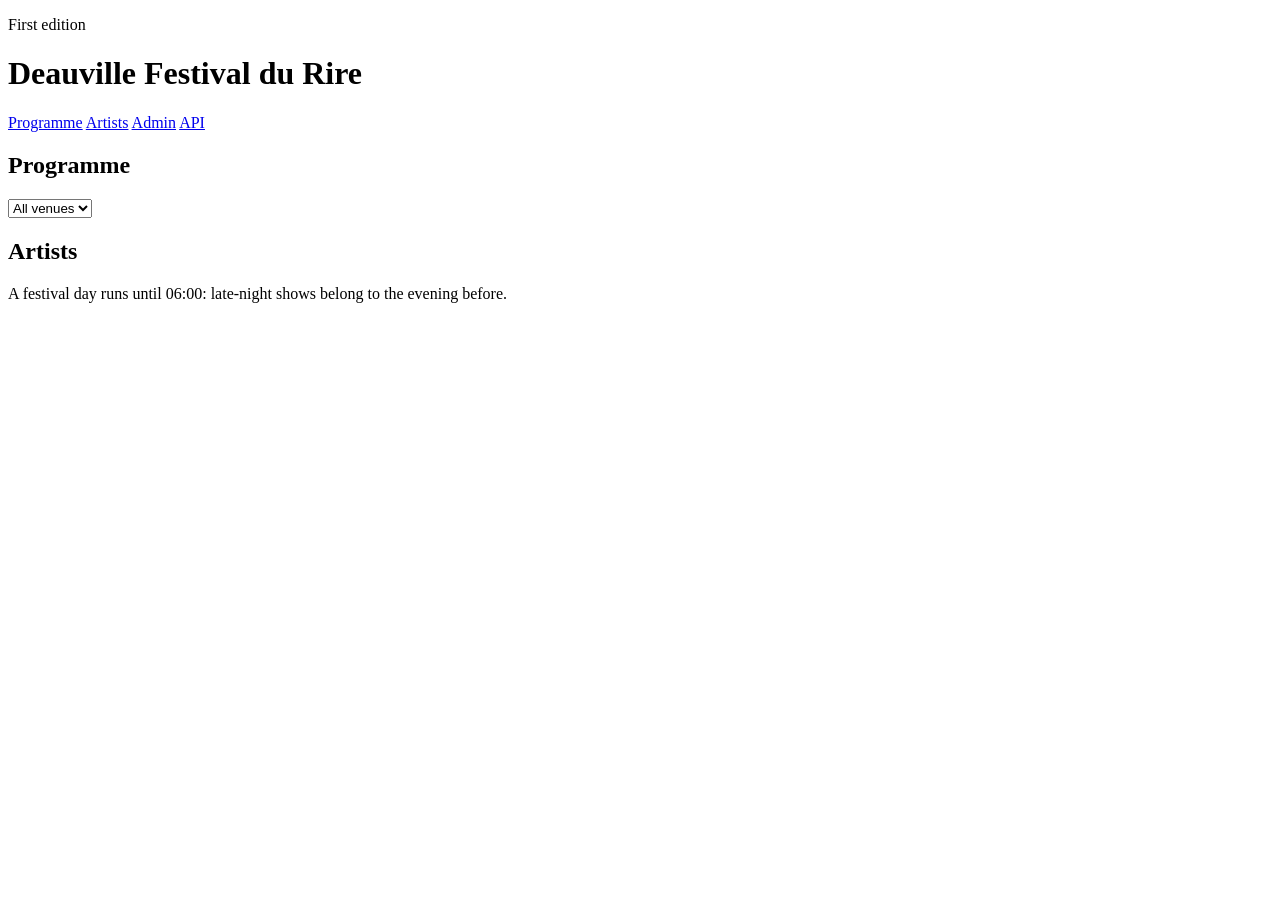
==== web/public/index.html @ 6a94cc4d "Publish Deauville Festival Python project" ====
<!doctype html>
<html lang="en">
  <head>
    <meta charset="utf-8" />
    <meta name="viewport" content="width=device-width, initial-scale=1" />
    <title>Deauville Festival du Rire</title>
    <link rel="stylesheet" href="/style.css" />
  </head>
  <body>
    <header class="masthead">
      <div class="wrap">
        <p class="eyebrow">First edition</p>
        <h1>Deauville Festival <span>du Rire</span></h1>
        <p class="dates" id="dates"></p>
        <nav class="nav">
          <a href="#programme">Programme</a>
          <a href="#artists">Artists</a>
          <a href="/admin/">Admin</a>
          <a href="/docs">API</a>
        </nav>
      </div>
    </header>

    <main class="wrap">
      <section id="now-section">
        <div class="now" id="now"></div>
      </section>

      <section id="programme">
        <h2>Programme</h2>
        <div class="toolbar" id="days"></div>
        <div class="toolbar">
          <span class="muted" id="count"></span>
          <select id="venue-filter" aria-label="Venue">
            <option value="">All venues</option>
          </select>
        </div>
        <div class="cards" id="cards"></div>
      </section>

      <section id="artists">
        <h2>Artists</h2>
        <div class="artist-grid" id="artist-grid"></div>
      </section>
    </main>

    <footer class="wrap">
      A festival day runs until 06:00: late-night shows belong to the evening
      before.
    </footer>

    <script src="/app.js"></script>
    <script>
      showHomePage();
    </script>
  </body>
</html>
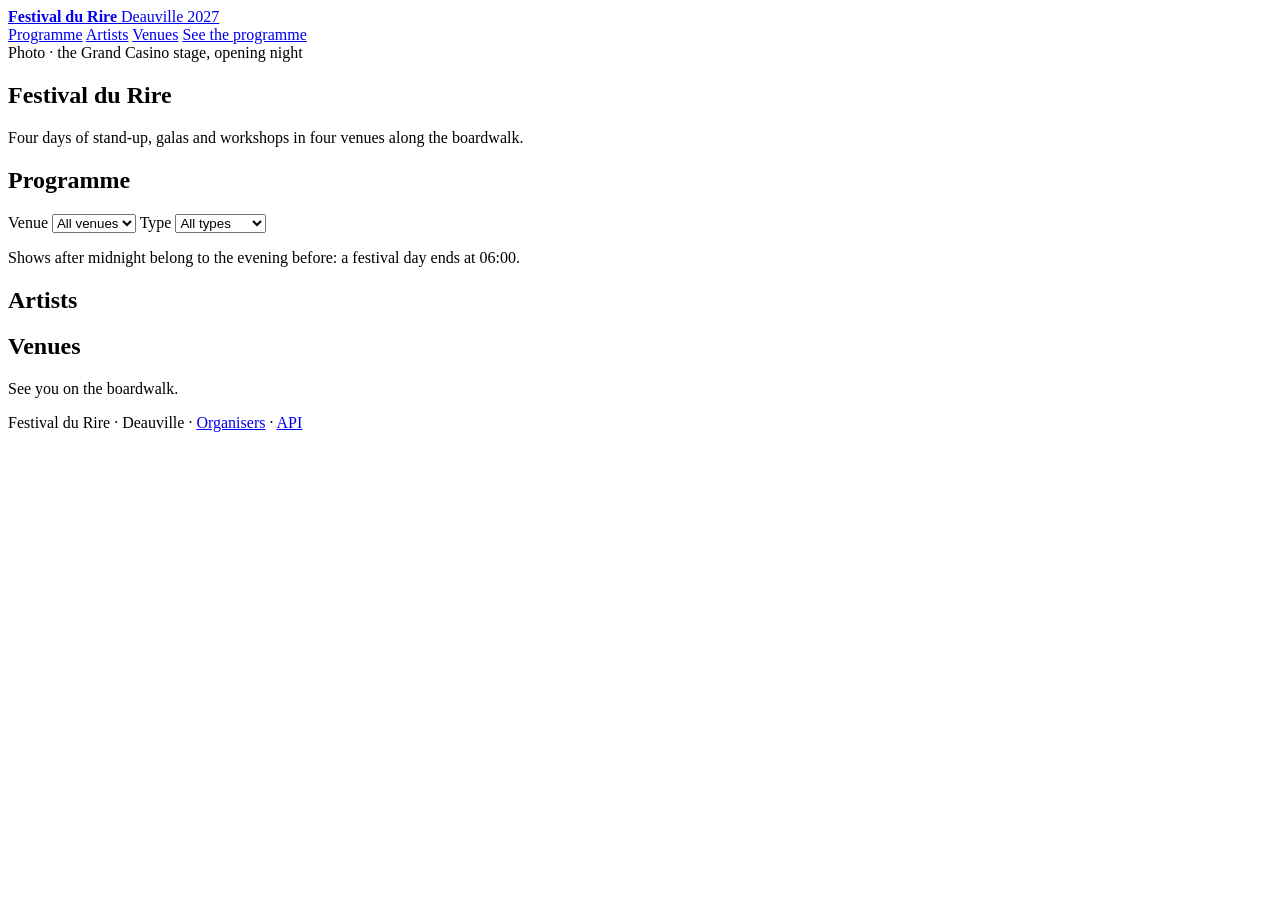
==== commit 37b23c88: "Redesign the website and the admin A quieter, photography-first look: one typeface (Instrument Sans)" ====
--- a/web/public/index.html
+++ b/web/public/index.html
@@ -3,50 +3,95 @@
   <head>
     <meta charset="utf-8" />
     <meta name="viewport" content="width=device-width, initial-scale=1" />
-    <title>Deauville Festival du Rire</title>
+    <title>Festival du Rire — Deauville 2027</title>
+    <link rel="preconnect" href="https://fonts.googleapis.com" />
+    <link
+      href="https://fonts.googleapis.com/css2?family=Instrument+Sans:wght@400;500;600&display=swap"
+      rel="stylesheet"
+    />
     <link rel="stylesheet" href="/style.css" />
   </head>
   <body>
-    <header class="masthead">
-      <div class="wrap">
-        <p class="eyebrow">First edition</p>
-        <h1>Deauville Festival <span>du Rire</span></h1>
-        <p class="dates" id="dates"></p>
-        <nav class="nav">
-          <a href="#programme">Programme</a>
-          <a href="#artists">Artists</a>
-          <a href="/admin/">Admin</a>
-          <a href="/docs">API</a>
-        </nav>
-      </div>
+    <header class="wrap site-header">
+      <a class="brand" href="/">
+        <strong>Festival du Rire</strong>
+        <span>Deauville 2027</span>
+      </a>
+      <nav class="nav" aria-label="Main">
+        <a href="#programme">Programme</a>
+        <a href="#artists">Artists</a>
+        <a href="#venues">Venues</a>
+        <a class="button" href="#programme">See the programme</a>
+      </nav>
     </header>
 
-    <main class="wrap">
-      <section id="now-section">
-        <div class="now" id="now"></div>
+    <div class="wrap">
+      <section class="hero" aria-label="Festival">
+        <span class="caption">Photo · the Grand Casino stage, opening night</span>
+        <div class="hero-body">
+          <div>
+            <p class="hero-dates" id="dates"></p>
+            <h1>Festival du Rire</h1>
+          </div>
+          <p class="hero-text">
+            Four days of stand-up, galas and workshops in four venues along the
+            boardwalk.
+          </p>
+        </div>
+      </section>
+      <div class="live" id="now" aria-live="polite"></div>
+    </div>
+
+    <main>
+      <section class="wrap section" id="programme" aria-labelledby="programme-title">
+        <div class="section-head">
+          <h2 class="section-title" id="programme-title">Programme</h2>
+          <div class="filters">
+            <label>
+              <span class="visually-hidden">Venue</span>
+              <select class="select" id="venue-filter">
+                <option value="">All venues</option>
+              </select>
+            </label>
+            <label>
+              <span class="visually-hidden">Type</span>
+              <select class="select" id="kind-filter">
+                <option value="">All types</option>
+                <option value="solo">Solo shows</option>
+                <option value="lineup">Lineups</option>
+                <option value="workshop">Workshops</option>
+              </select>
+            </label>
+          </div>
+        </div>
+        <div class="tabs" id="days" role="group" aria-label="Festival day"></div>
+        <ol class="rows" id="rows"></ol>
+        <p class="night-note">
+          Shows after midnight belong to the evening before: a festival day ends
+          at 06:00.
+        </p>
       </section>
 
-      <section id="programme">
-        <h2>Programme</h2>
-        <div class="toolbar" id="days"></div>
-        <div class="toolbar">
-          <span class="muted" id="count"></span>
-          <select id="venue-filter" aria-label="Venue">
-            <option value="">All venues</option>
-          </select>
+      <section class="wrap section" id="artists" aria-labelledby="artists-title">
+        <div class="section-head">
+          <h2 class="section-title" id="artists-title">Artists</h2>
+          <span class="muted" id="artist-count"></span>
         </div>
-        <div class="cards" id="cards"></div>
+        <div class="grid" id="artist-grid"></div>
       </section>
 
-      <section id="artists">
-        <h2>Artists</h2>
-        <div class="artist-grid" id="artist-grid"></div>
+      <section class="wrap section" id="venues" aria-labelledby="venues-title">
+        <h2 class="section-title" id="venues-title">Venues</h2>
+        <div class="grid venues" id="venue-grid"></div>
       </section>
     </main>
 
-    <footer class="wrap">
-      A festival day runs until 06:00: late-night shows belong to the evening
-      before.
+    <footer class="wrap site-footer">
+      <p class="big">See you on the boardwalk.</p>
+      <div class="footer-line">
+        <span>Festival du Rire · Deauville · <span id="footer-dates"></span></span>
+        <span><a href="/admin/">Organisers</a> · <a href="/docs">API</a></span>
+      </div>
     </footer>
 
     <script src="/app.js"></script>
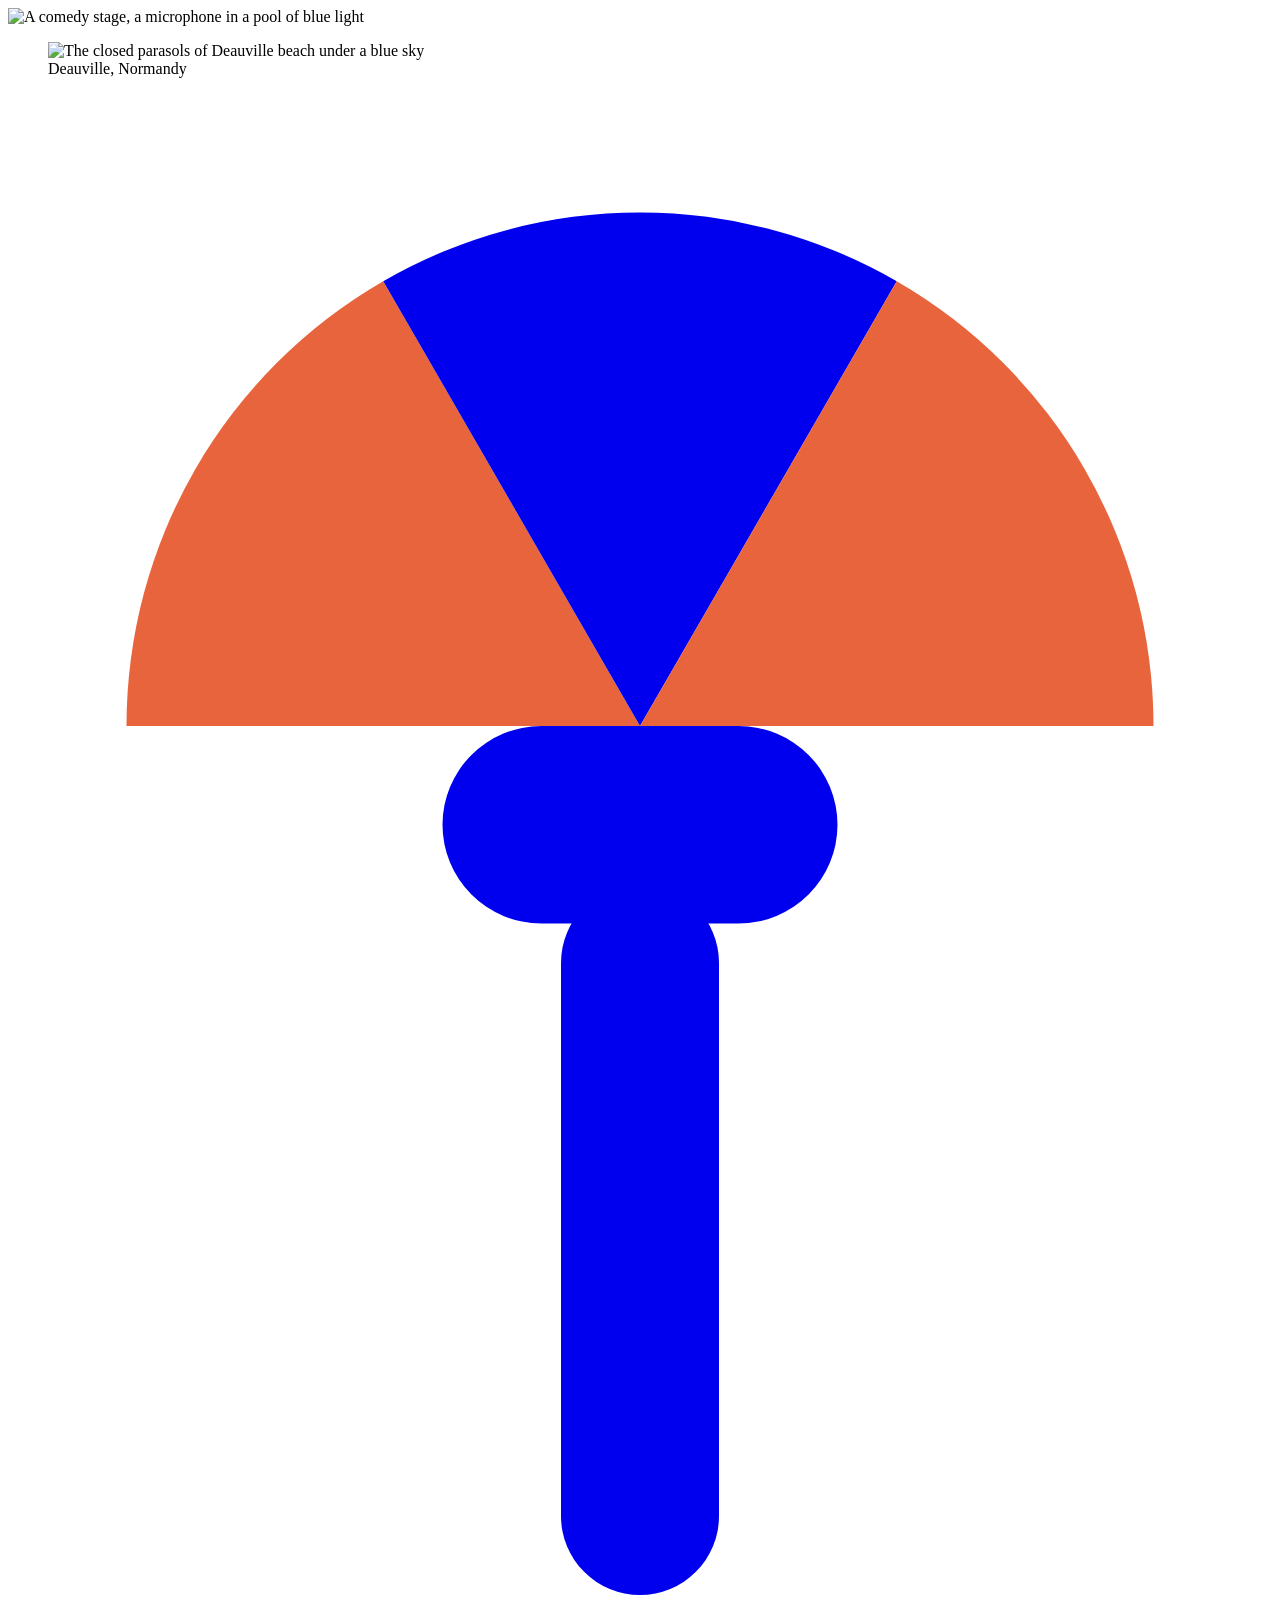
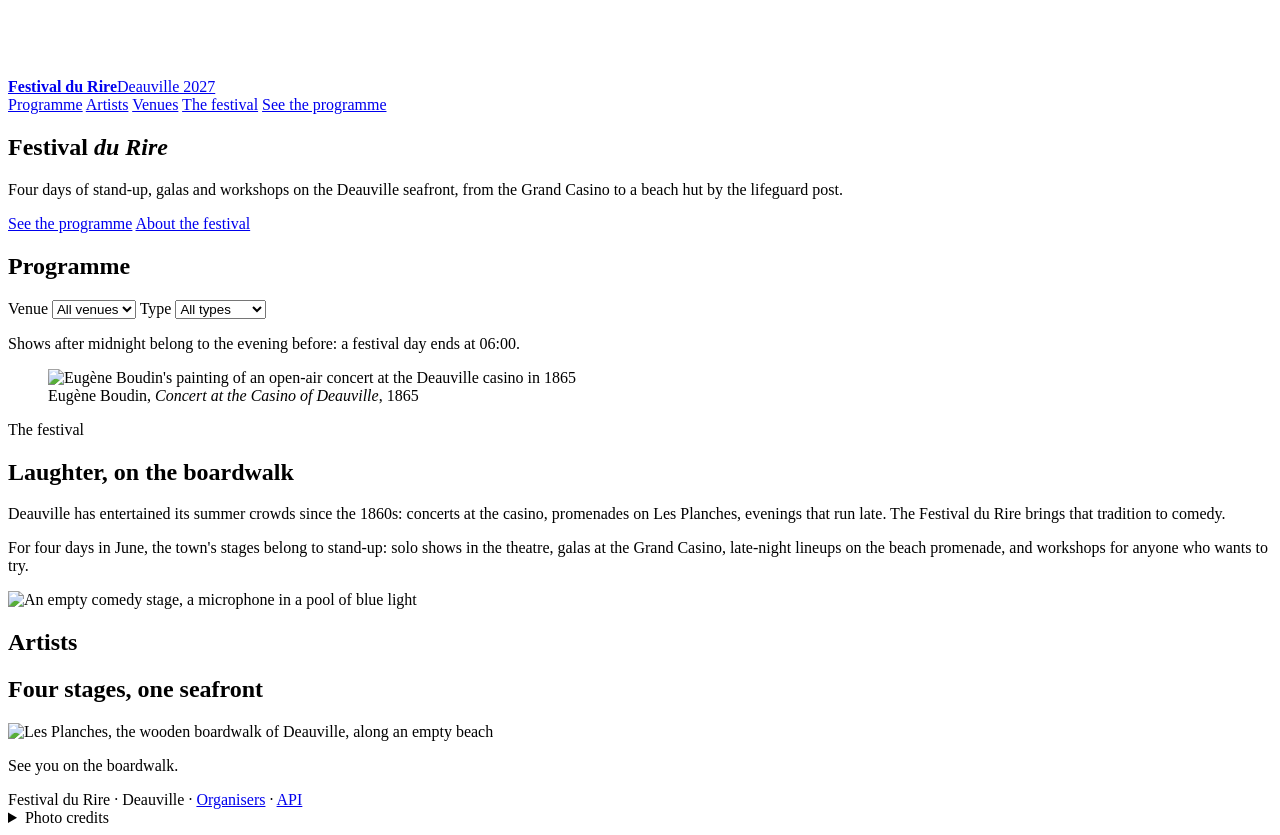
==== commit a7f9ea5d: "Give the website photos, a logo and illustrated artists - Cover: a comedy stage next to the parasols" ====
--- a/web/public/index.html
+++ b/web/public/index.html
@@ -4,45 +4,79 @@
     <meta charset="utf-8" />
     <meta name="viewport" content="width=device-width, initial-scale=1" />
     <title>Festival du Rire — Deauville 2027</title>
+    <meta
+      name="description"
+      content="Four days of stand-up, galas and workshops on the Deauville seafront, 10-13 June 2027."
+    />
     <link rel="preconnect" href="https://fonts.googleapis.com" />
     <link
-      href="https://fonts.googleapis.com/css2?family=Instrument+Sans:wght@400;500;600&display=swap"
+      href="https://fonts.googleapis.com/css2?family=Instrument+Sans:wght@400;500;600&family=Instrument+Serif:ital@0;1&display=swap"
       rel="stylesheet"
     />
+    <link rel="icon" href="/favicon.svg" type="image/svg+xml" />
     <link rel="stylesheet" href="/style.css" />
   </head>
   <body>
-    <header class="wrap site-header">
-      <a class="brand" href="/">
-        <strong>Festival du Rire</strong>
-        <span>Deauville 2027</span>
-      </a>
-      <nav class="nav" aria-label="Main">
-        <a href="#programme">Programme</a>
-        <a href="#artists">Artists</a>
-        <a href="#venues">Venues</a>
-        <a class="button" href="#programme">See the programme</a>
-      </nav>
-    </header>
+    <section class="cover" aria-label="Festival du Rire">
+      <div class="cover-photos">
+        <img
+          src="/images/stage.jpg"
+          alt="A comedy stage, a microphone in a pool of blue light"
+        />
+        <figure>
+          <img
+            src="/images/parasols.jpg"
+            alt="The closed parasols of Deauville beach under a blue sky"
+          />
+          <figcaption>Deauville, Normandy</figcaption>
+        </figure>
+      </div>
+      <header class="wrap site-header on-photo">
+        <a class="brand" href="/">
+          <svg class="mark" viewBox="0 0 32 40" aria-hidden="true">
+          <path d="M16 16H3a13 13 0 0 1 6.5-11.26z" fill="#e8643c" />
+          <path d="M16 16L9.5 4.74a13 13 0 0 1 13 0z" fill="currentColor" />
+          <path d="M16 16l6.5-11.26A13 13 0 0 1 29 16z" fill="#e8643c" />
+          <rect x="11" y="16" width="10" height="5" rx="2.5" fill="currentColor" />
+          <rect x="14" y="20" width="4" height="18" rx="2" fill="currentColor" />
+        </svg>
+          <span class="brand-name"><strong>Festival du Rire</strong><span>Deauville 2027</span></span>
+        </a>
+        <nav class="nav" aria-label="Main">
+          <a href="#programme">Programme</a>
+          <a href="#artists">Artists</a>
+          <a href="#venues">Venues</a>
+          <a href="#story">The festival</a>
+          <a class="button light" href="#programme">See the programme</a>
+        </nav>
+      </header>
+      <div class="wrap cover-body">
+        <p class="cover-dates" id="dates"></p>
+        <h1>Festival <em>du Rire</em></h1>
+        <p class="cover-text">
+          Four days of stand-up, galas and workshops on the Deauville seafront,
+          from the Grand Casino to a beach hut by the lifeguard post.
+        </p>
+        <div class="cover-actions">
+          <a class="button light" href="#programme">See the programme</a>
+          <a class="button ghost" href="#story">About the festival</a>
+        </div>
+      </div>
+    </section>
 
     <div class="wrap">
-      <section class="hero" aria-label="Festival">
-        <span class="caption">Photo · the Grand Casino stage, opening night</span>
-        <div class="hero-body">
-          <div>
-            <p class="hero-dates" id="dates"></p>
-            <h1>Festival du Rire</h1>
-          </div>
-          <p class="hero-text">
-            Four days of stand-up, galas and workshops in four venues along the
-            boardwalk.
-          </p>
-        </div>
-      </section>
       <div class="live" id="now" aria-live="polite"></div>
     </div>
 
     <main>
+      <section class="wrap figures" aria-label="The festival in figures">
+        <dl id="figures"></dl>
+      </section>
+
+      <section class="wrap" aria-label="The four days">
+        <ol class="glance" id="glance"></ol>
+      </section>
+
       <section class="wrap section" id="programme" aria-labelledby="programme-title">
         <div class="section-head">
           <h2 class="section-title" id="programme-title">Programme</h2>
@@ -72,6 +106,35 @@
         </p>
       </section>
 
+      <section class="wrap section story" id="story" aria-labelledby="story-title">
+        <figure class="story-picture">
+          <img
+            src="/images/boudin-concert.jpg"
+            alt="Eugène Boudin's painting of an open-air concert at the Deauville casino in 1865"
+          />
+          <figcaption>Eugène Boudin, <em>Concert at the Casino of Deauville</em>, 1865</figcaption>
+        </figure>
+        <div class="story-text">
+          <p class="eyebrow">The festival</p>
+          <h2 class="section-title" id="story-title">Laughter, on the boardwalk</h2>
+          <p>
+            Deauville has entertained its summer crowds since the 1860s: concerts
+            at the casino, promenades on Les Planches, evenings that run late.
+            The Festival du Rire brings that tradition to comedy.
+          </p>
+          <p>
+            For four days in June, the town's stages belong to stand-up: solo
+            shows in the theatre, galas at the Grand Casino, late-night lineups
+            on the beach promenade, and workshops for anyone who wants to try.
+          </p>
+          <img
+            class="story-detail"
+            src="/images/stage.jpg"
+            alt="An empty comedy stage, a microphone in a pool of blue light"
+          />
+        </div>
+      </section>
+
       <section class="wrap section" id="artists" aria-labelledby="artists-title">
         <div class="section-head">
           <h2 class="section-title" id="artists-title">Artists</h2>
@@ -81,17 +144,39 @@
       </section>
 
       <section class="wrap section" id="venues" aria-labelledby="venues-title">
-        <h2 class="section-title" id="venues-title">Venues</h2>
+        <div class="section-head">
+          <h2 class="section-title" id="venues-title">Four stages, one seafront</h2>
+        </div>
         <div class="grid venues" id="venue-grid"></div>
       </section>
     </main>
 
-    <footer class="wrap site-footer">
-      <p class="big">See you on the boardwalk.</p>
-      <div class="footer-line">
+    <footer class="site-footer">
+      <div class="footer-photo">
+        <img
+          src="/images/planches-beach.jpg"
+          alt="Les Planches, the wooden boardwalk of Deauville, along an empty beach"
+        />
+        <p class="wrap big">See you on the boardwalk.</p>
+      </div>
+      <div class="wrap footer-line">
         <span>Festival du Rire · Deauville · <span id="footer-dates"></span></span>
         <span><a href="/admin/">Organisers</a> · <a href="/docs">API</a></span>
       </div>
+      <details class="wrap credits">
+        <summary>Photo credits</summary>
+        <ul>
+          <li>Parasols: Yeuzio, CC BY-SA 4.0</li>
+          <li>Beach huts: Pinpin, CC BY 2.5</li>
+          <li>Grand Casino: Derbrauni, CC BY 4.0</li>
+          <li>Comedy stage: Carlos Delgado, CC BY-SA 3.0</li>
+          <li>Theatre (illustration): Dllu, CC BY-SA 4.0</li>
+          <li>Folded parasols: corinne potet, CC BY 3.0</li>
+          <li>Les Planches: Crochet.david, CC BY-SA 3.0</li>
+          <li>Eugène Boudin, 1865: public domain</li>
+          <li>All via Wikimedia Commons</li>
+        </ul>
+      </details>
     </footer>
 
     <script src="/app.js"></script>
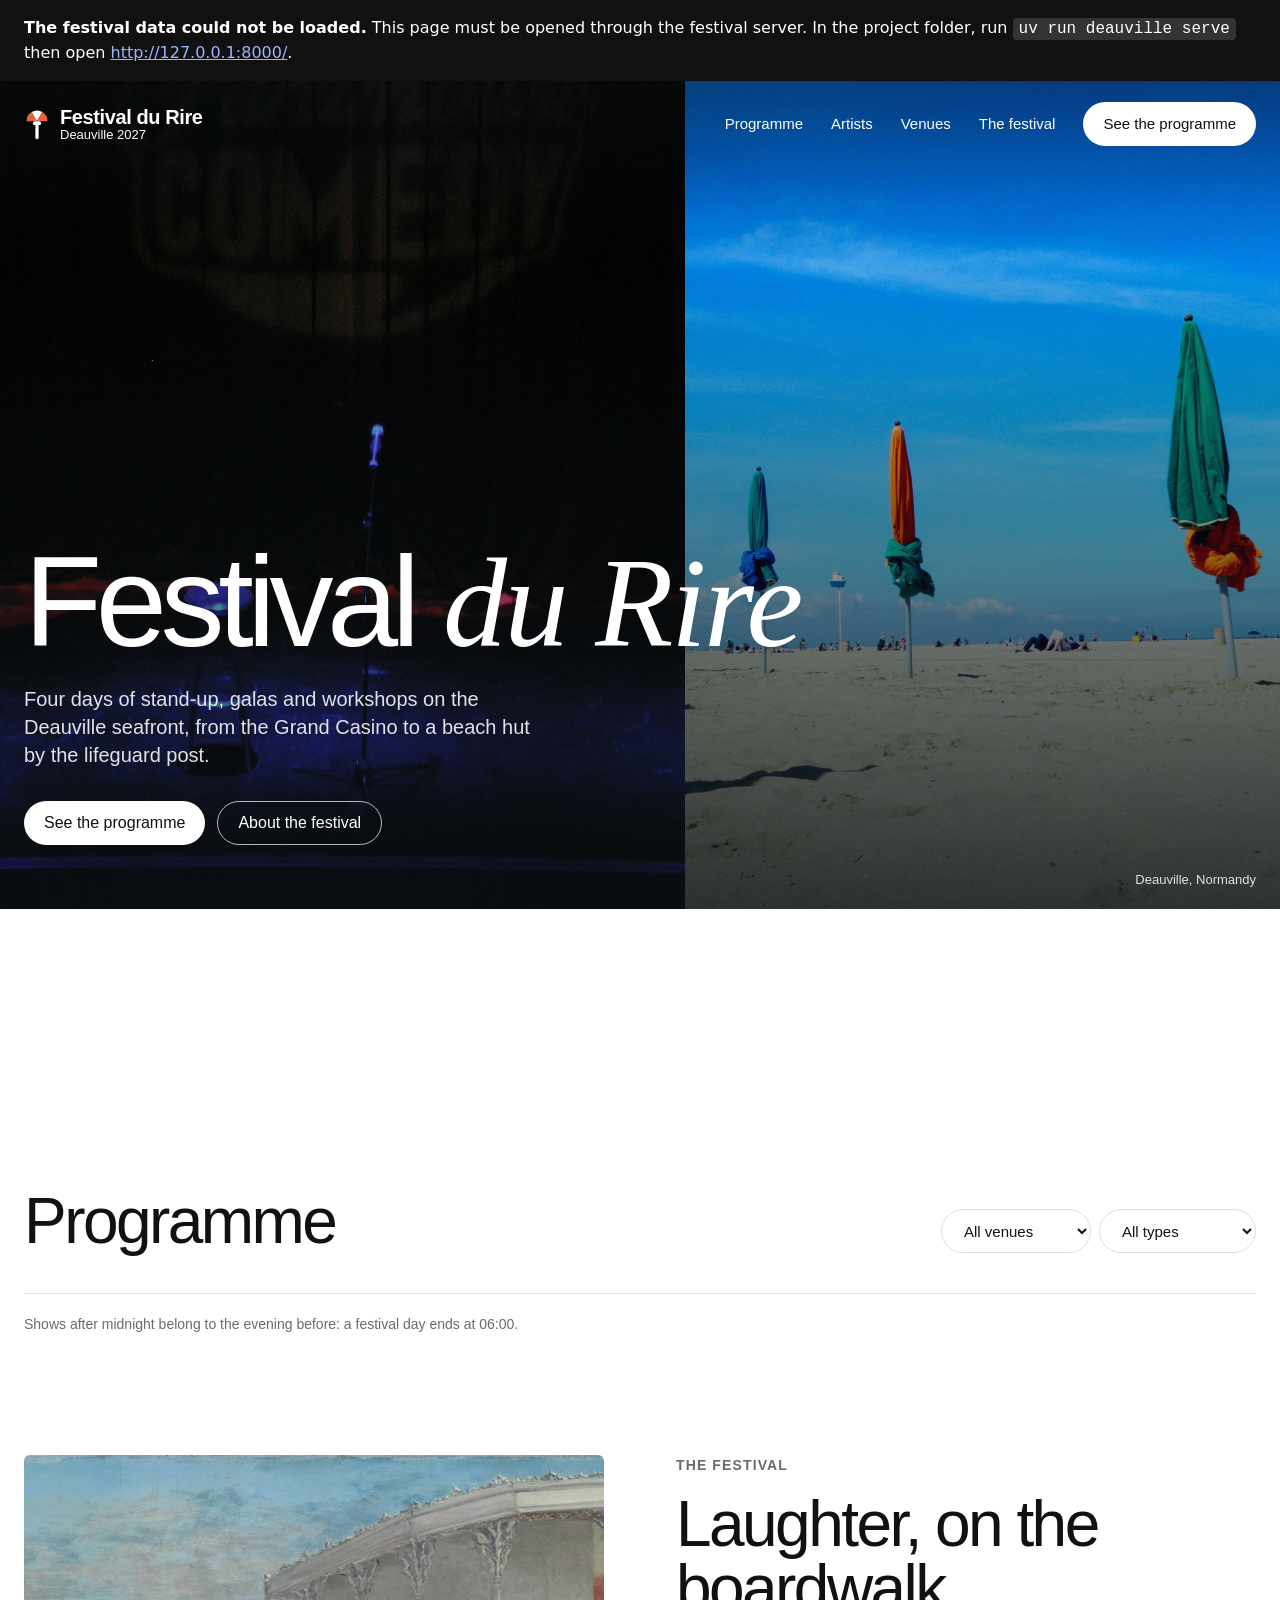
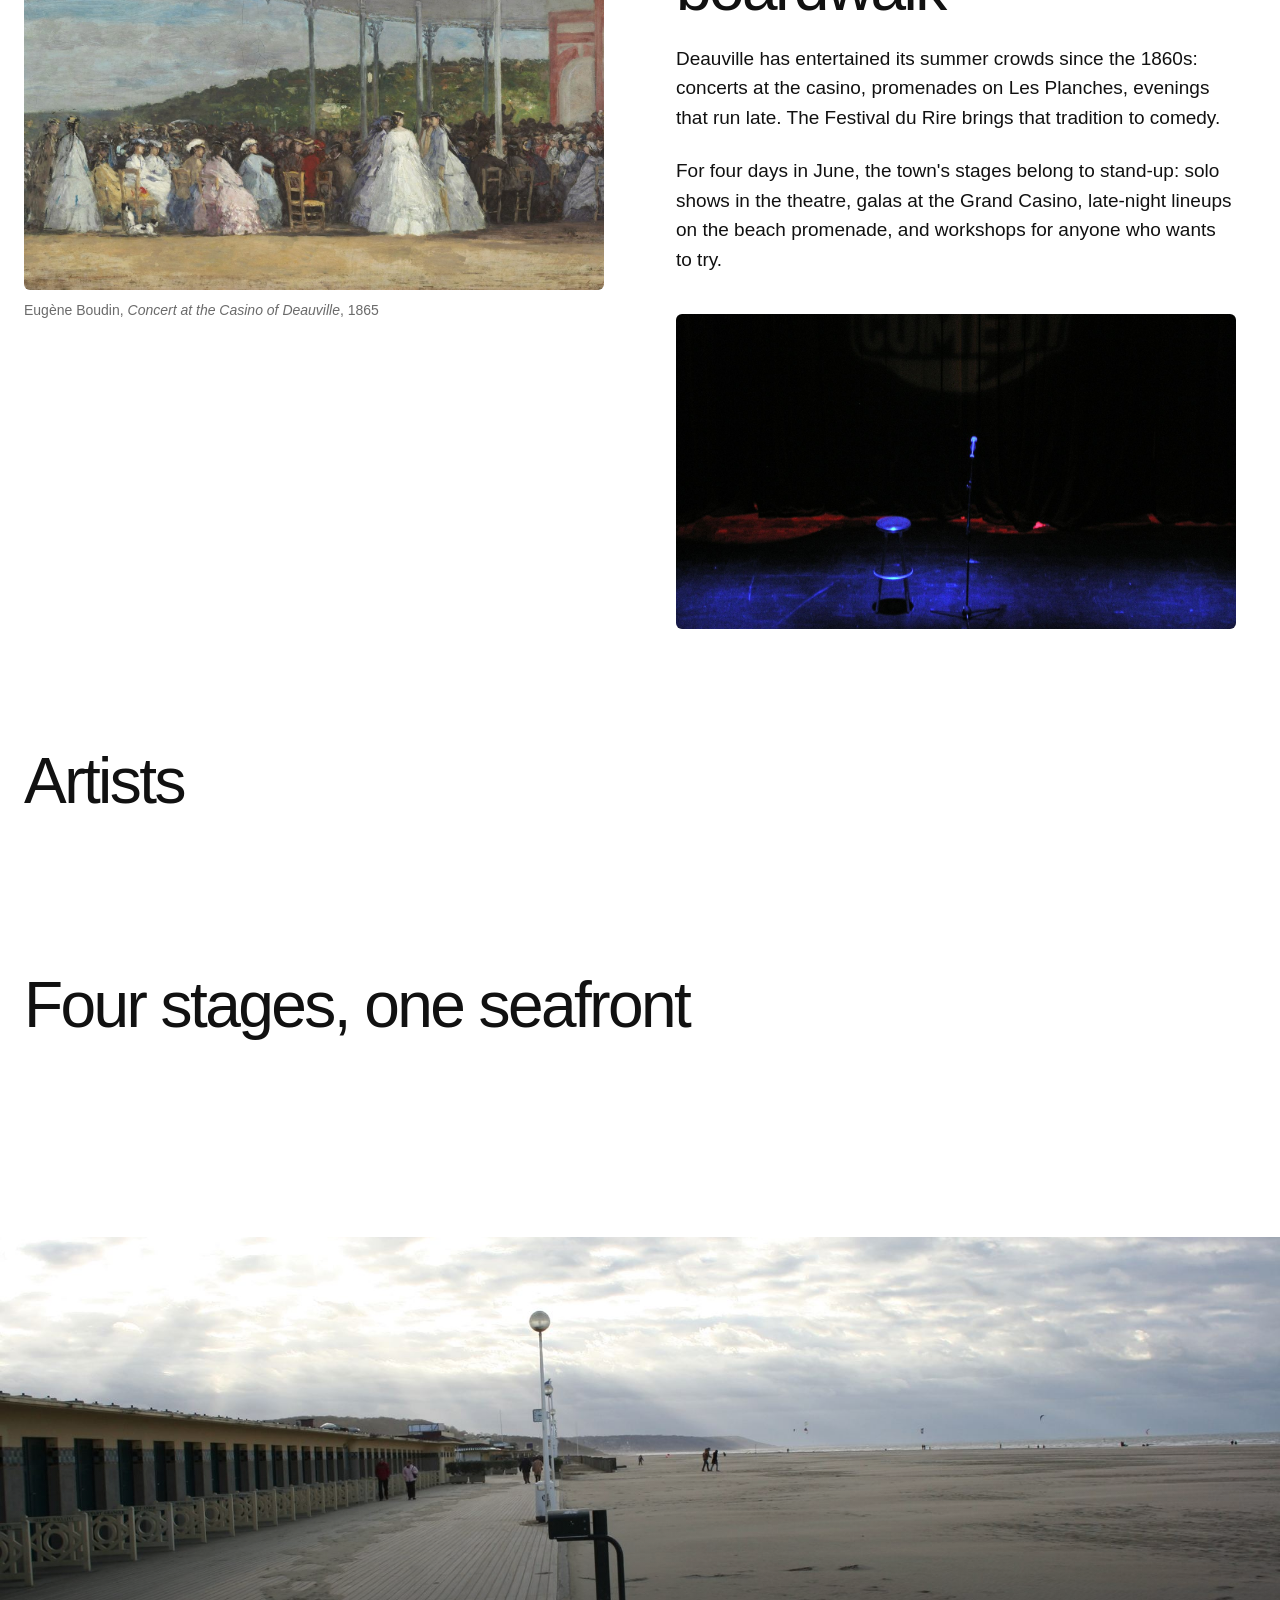
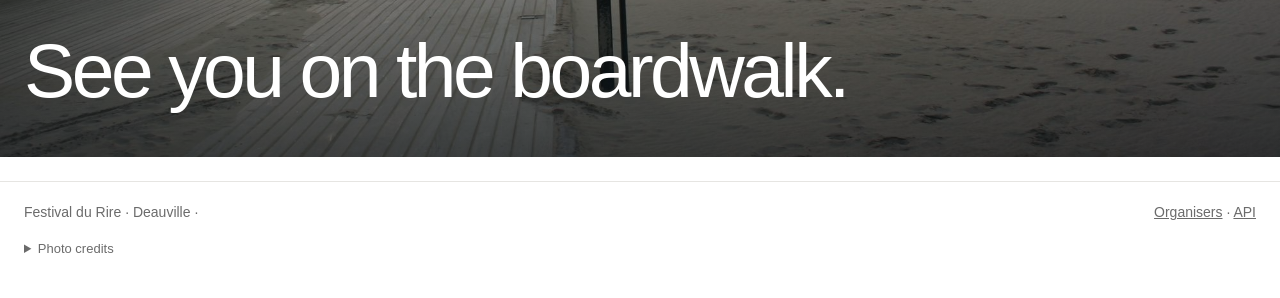
==== commit 343c7338: "Make the website survive being opened the wrong way Opened directly as a file or from an IDE's built" ====
--- a/web/public/index.html
+++ b/web/public/index.html
@@ -13,27 +13,27 @@
       href="https://fonts.googleapis.com/css2?family=Instrument+Sans:wght@400;500;600&family=Instrument+Serif:ital@0;1&display=swap"
       rel="stylesheet"
     />
-    <link rel="icon" href="/favicon.svg" type="image/svg+xml" />
-    <link rel="stylesheet" href="/style.css" />
+    <link rel="icon" href="favicon.svg" type="image/svg+xml" />
+    <link rel="stylesheet" href="style.css" />
   </head>
   <body>
     <section class="cover" aria-label="Festival du Rire">
       <div class="cover-photos">
         <img
-          src="/images/stage.jpg"
+          src="images/stage.jpg"
           alt="A comedy stage, a microphone in a pool of blue light"
         />
         <figure>
           <img
-            src="/images/parasols.jpg"
+            src="images/parasols.jpg"
             alt="The closed parasols of Deauville beach under a blue sky"
           />
           <figcaption>Deauville, Normandy</figcaption>
         </figure>
       </div>
       <header class="wrap site-header on-photo">
-        <a class="brand" href="/">
-          <svg class="mark" viewBox="0 0 32 40" aria-hidden="true">
+        <a class="brand" href="index.html">
+          <svg class="mark" width="26" height="33" viewBox="0 0 32 40" aria-hidden="true">
           <path d="M16 16H3a13 13 0 0 1 6.5-11.26z" fill="#e8643c" />
           <path d="M16 16L9.5 4.74a13 13 0 0 1 13 0z" fill="currentColor" />
           <path d="M16 16l6.5-11.26A13 13 0 0 1 29 16z" fill="#e8643c" />
@@ -109,7 +109,7 @@
       <section class="wrap section story" id="story" aria-labelledby="story-title">
         <figure class="story-picture">
           <img
-            src="/images/boudin-concert.jpg"
+            src="images/boudin-concert.jpg"
             alt="Eugène Boudin's painting of an open-air concert at the Deauville casino in 1865"
           />
           <figcaption>Eugène Boudin, <em>Concert at the Casino of Deauville</em>, 1865</figcaption>
@@ -129,7 +129,7 @@
           </p>
           <img
             class="story-detail"
-            src="/images/stage.jpg"
+            src="images/stage.jpg"
             alt="An empty comedy stage, a microphone in a pool of blue light"
           />
         </div>
@@ -154,14 +154,14 @@
     <footer class="site-footer">
       <div class="footer-photo">
         <img
-          src="/images/planches-beach.jpg"
+          src="images/planches-beach.jpg"
           alt="Les Planches, the wooden boardwalk of Deauville, along an empty beach"
         />
         <p class="wrap big">See you on the boardwalk.</p>
       </div>
       <div class="wrap footer-line">
         <span>Festival du Rire · Deauville · <span id="footer-dates"></span></span>
-        <span><a href="/admin/">Organisers</a> · <a href="/docs">API</a></span>
+        <span><a href="../admin/index.html">Organisers</a> · <a href="/docs">API</a></span>
       </div>
       <details class="wrap credits">
         <summary>Photo credits</summary>
@@ -179,9 +179,9 @@
       </details>
     </footer>
 
-    <script src="/app.js"></script>
+    <script src="app.js"></script>
     <script>
-      showHomePage();
+      showHomePage().catch(showServerHelp);
     </script>
   </body>
 </html>
--- a/web/public/style.css
+++ b/web/public/style.css
@@ -0,0 +1,1174 @@
+/* Festival du Rire — public website and admin.
+   Photography of the Deauville seafront, one sans-serif typeface with a serif
+   accent, black on white; each artist has a colour until they have a photo. */
+
+:root {
+  --ink: #111111;
+  --muted: #6b6b6b;
+  --faint: #8a8984;
+  --line: #e6e5e2;
+  --line-soft: #f0efec;
+  --field: #deddda;
+  --surface: #f4f3f1;
+  --panel: #f7f6f4;
+  --paper: #ffffff;
+  --accent: #2f3bff;
+  --error-bg: #fbedea;
+  --error-ink: #8a2216;
+  --ok-bg: #eef6f0;
+  --ok-ink: #1e5631;
+  --danger: #a1281b;
+  --radius: 6px;
+  --gutter: 24px;
+  --max: 1392px;
+  --font: "Instrument Sans", "Helvetica Neue", Arial, sans-serif;
+}
+
+* {
+  box-sizing: border-box;
+}
+
+[hidden] {
+  display: none !important;
+}
+
+body {
+  margin: 0;
+  background: var(--paper);
+  color: var(--ink);
+  font-family: var(--font);
+  font-size: 16px;
+  line-height: 1.5;
+  -webkit-font-smoothing: antialiased;
+}
+
+a {
+  color: inherit;
+}
+
+a:hover {
+  color: var(--accent);
+}
+
+img {
+  display: block;
+  max-width: 100%;
+}
+
+.wrap {
+  max-width: var(--max);
+  margin: 0 auto;
+  padding: 0 var(--gutter);
+}
+
+.muted {
+  color: var(--muted);
+}
+
+.visually-hidden {
+  position: absolute;
+  width: 1px;
+  height: 1px;
+  overflow: hidden;
+  clip: rect(0 0 0 0);
+  white-space: nowrap;
+}
+
+/* --- Header --------------------------------------------------------------- */
+
+.site-header {
+  display: flex;
+  flex-wrap: wrap;
+  gap: 12px 32px;
+  align-items: center;
+  justify-content: space-between;
+  padding-top: 20px;
+  padding-bottom: 20px;
+}
+
+.brand {
+  display: flex;
+  align-items: center;
+  gap: 10px;
+  line-height: 1.1;
+  text-decoration: none;
+}
+
+.brand-name {
+  display: flex;
+  flex-direction: column;
+}
+
+/* The festival's mark: a microphone whose head is a Deauville parasol. */
+.mark {
+  width: 26px;
+  height: 33px;
+  flex: none;
+}
+
+.brand strong {
+  font-size: 20px;
+  font-weight: 600;
+  letter-spacing: -0.02em;
+}
+
+.brand-name > span {
+  font-size: 13px;
+  color: var(--muted);
+}
+
+.nav {
+  display: flex;
+  flex-wrap: wrap;
+  align-items: center;
+  gap: 4px 28px;
+  font-size: 15px;
+  font-weight: 500;
+}
+
+.nav a {
+  padding: 12px 0;
+  text-decoration: none;
+}
+
+.nav a[aria-current="page"] {
+  box-shadow: inset 0 -2px 0 var(--ink);
+}
+
+.button {
+  display: inline-flex;
+  align-items: center;
+  justify-content: center;
+  min-height: 44px;
+  padding: 0 20px;
+  border: 0;
+  border-radius: 999px;
+  background: var(--ink);
+  color: var(--paper);
+  font: inherit;
+  font-weight: 500;
+  text-decoration: none;
+  cursor: pointer;
+}
+
+.button:hover {
+  color: var(--paper);
+  background: #333333;
+}
+
+.button.light {
+  background: var(--paper);
+  color: var(--ink);
+}
+
+.button.outline {
+  border: 1px solid var(--field);
+  background: var(--paper);
+  color: var(--ink);
+}
+
+.button.outline:hover {
+  border-color: var(--ink);
+}
+
+.nav .button {
+  padding: 0 20px;
+  color: var(--paper);
+}
+
+.nav .button.light {
+  color: var(--ink);
+}
+
+/* --- Photos and their placeholders ---------------------------------------- */
+
+.photo {
+  position: relative;
+  overflow: hidden;
+  border-radius: var(--radius);
+  background: var(--tone, #d9d3cb);
+}
+
+.photo img {
+  width: 100%;
+  height: 100%;
+  object-fit: cover;
+}
+
+/* Without a photo, an artist shows a drawn portrait on their own colour. */
+.photo.portrait svg {
+  display: block;
+  width: 100%;
+  height: 100%;
+}
+
+/* --- Cover: the photo that opens the home page ----------------------------- */
+
+.cover {
+  position: relative;
+  display: flex;
+  flex-direction: column;
+  justify-content: space-between;
+  min-height: max(640px, 92vh);
+  color: var(--paper);
+  background: #1d2a33;
+  overflow: hidden;
+}
+
+/* Two photos side by side: the stage (laughter) and the beach (Deauville). */
+.cover-photos {
+  position: absolute;
+  inset: 0;
+  display: grid;
+  grid-template-columns: 1.15fr 1fr;
+}
+
+.cover-photos img {
+  width: 100%;
+  height: 100%;
+  object-fit: cover;
+}
+
+.cover-photos > img {
+  object-position: 50% 70%;
+}
+
+.cover-photos figure {
+  position: relative;
+  margin: 0;
+}
+
+.cover-photos figure img {
+  object-position: 60% 50%;
+}
+
+.cover-photos figcaption {
+  position: absolute;
+  right: 24px;
+  bottom: 20px;
+  z-index: 2;
+  font-size: 13px;
+  color: rgba(255, 255, 255, 0.85);
+}
+
+/* A dark veil at the top and bottom keeps the white text readable. */
+.cover::after {
+  content: "";
+  position: absolute;
+  inset: 0;
+  background:
+    linear-gradient(to bottom, rgba(10, 14, 18, 0.45), transparent 22%),
+    linear-gradient(to top, rgba(10, 14, 18, 0.82), rgba(10, 14, 18, 0.4) 50%, transparent 85%);
+}
+
+.cover > :not(.cover-photos) {
+  position: relative;
+  z-index: 1;
+  width: 100%;
+}
+
+.site-header.on-photo,
+.site-header.on-photo .brand-name > span {
+  color: var(--paper);
+}
+
+.site-header.on-photo .nav a:not(.button):hover {
+  color: var(--paper);
+  box-shadow: inset 0 -2px 0 var(--paper);
+}
+
+.cover-body {
+  width: 100%;
+  padding-bottom: 64px;
+}
+
+.cover-dates {
+  margin: 0 0 16px;
+  font-size: 18px;
+  font-weight: 500;
+}
+
+.cover h1 {
+  margin: 0;
+  max-width: 11ch;
+  font-weight: 500;
+  font-size: clamp(64px, 10vw, 168px);
+  line-height: 0.9;
+  letter-spacing: -0.05em;
+}
+
+.cover h1 em {
+  font-family: "Instrument Serif", Georgia, serif;
+  font-weight: 400;
+  letter-spacing: -0.02em;
+}
+
+.cover-text {
+  max-width: 520px;
+  margin: 24px 0 0;
+  font-size: 20px;
+  line-height: 1.4;
+  color: rgba(255, 255, 255, 0.88);
+}
+
+.cover-actions {
+  display: flex;
+  flex-wrap: wrap;
+  gap: 12px;
+  margin-top: 32px;
+}
+
+.button.ghost {
+  border: 1px solid rgba(255, 255, 255, 0.7);
+  background: transparent;
+  color: var(--paper);
+}
+
+.button.ghost:hover {
+  background: rgba(255, 255, 255, 0.12);
+}
+
+.button.light:hover {
+  background: #e9e7e3;
+  color: var(--ink);
+}
+
+/* --- Figures -------------------------------------------------------------- */
+
+.figures dl {
+  display: grid;
+  grid-template-columns: repeat(auto-fit, minmax(min(180px, 100%), 1fr));
+  gap: 24px;
+  margin: 96px 0 0;
+}
+
+.figures div {
+  padding-top: 16px;
+  border-top: 2px solid var(--ink);
+}
+
+.figures dd {
+  margin: 0;
+  font-size: clamp(56px, 6vw, 88px);
+  font-weight: 500;
+  line-height: 1;
+  letter-spacing: -0.06em;
+  font-variant-numeric: tabular-nums;
+}
+
+.figures dt {
+  margin-top: 8px;
+  font-size: 15px;
+  color: var(--muted);
+}
+
+/* --- The four days at a glance ------------------------------------------- */
+
+.glance {
+  display: grid;
+  grid-template-columns: repeat(auto-fit, minmax(min(220px, 100%), 1fr));
+  margin: 64px 0 0;
+  padding: 0;
+  list-style: none;
+  border-radius: var(--radius);
+  overflow: hidden;
+  background: #141414;
+  color: var(--paper);
+}
+
+.glance-day {
+  display: flex;
+  flex-direction: column;
+  gap: 4px;
+  height: 100%;
+  padding: 28px 24px 32px;
+  border-right: 1px solid rgba(255, 255, 255, 0.14);
+  color: inherit;
+  text-decoration: none;
+}
+
+.glance li:last-child .glance-day {
+  border-right: 0;
+}
+
+.glance-day:hover {
+  color: inherit;
+  background: rgba(255, 255, 255, 0.05);
+}
+
+.glance-day small,
+.glance-day .count {
+  font-size: 14px;
+  color: #b9b6b0;
+}
+
+.glance-day strong {
+  font-size: 64px;
+  font-weight: 500;
+  line-height: 1;
+  letter-spacing: -0.05em;
+}
+
+.glance-day .count {
+  margin-bottom: 16px;
+}
+
+.glance-day span:not(.count) {
+  font-size: 15px;
+  line-height: 1.35;
+}
+
+.glance-day span:not(.count) b {
+  margin-right: 8px;
+  font-weight: 500;
+  color: #b9b6b0;
+  font-variant-numeric: tabular-nums;
+}
+
+/* --- Live now ------------------------------------------------------------- */
+
+.live {
+  display: flex;
+  flex-wrap: wrap;
+  align-items: center;
+  gap: 8px 16px;
+  margin-top: 12px;
+  padding: 16px 20px;
+  border-radius: var(--radius);
+  background: var(--surface);
+}
+
+.live:empty {
+  display: none;
+}
+
+.live-label {
+  display: flex;
+  align-items: center;
+  gap: 8px;
+  font-size: 14px;
+  font-weight: 600;
+}
+
+.live-label::before {
+  content: "";
+  width: 8px;
+  height: 8px;
+  border-radius: 50%;
+  background: var(--accent);
+}
+
+.live .spacer {
+  flex: 1 1 auto;
+}
+
+/* --- Sections ------------------------------------------------------------- */
+
+.section {
+  padding-top: 120px;
+}
+
+.section-head {
+  display: flex;
+  flex-wrap: wrap;
+  gap: 16px 24px;
+  align-items: flex-end;
+  justify-content: space-between;
+}
+
+.section-title {
+  margin: 0;
+  font-weight: 500;
+  font-size: 64px;
+  line-height: 1;
+  letter-spacing: -0.04em;
+}
+
+.filters {
+  display: flex;
+  flex-wrap: wrap;
+  gap: 8px;
+}
+
+.select {
+  min-height: 44px;
+  padding: 0 40px 0 18px;
+  border: 1px solid var(--field);
+  border-radius: 999px;
+  background: var(--paper);
+  color: var(--ink);
+  font: inherit;
+  font-size: 15px;
+  font-weight: 500;
+}
+
+/* --- Day tabs ------------------------------------------------------------- */
+
+.tabs {
+  display: flex;
+  gap: 32px;
+  margin-top: 40px;
+  border-bottom: 1px solid var(--line);
+  overflow-x: auto;
+  overflow-y: hidden;
+}
+
+.tab {
+  display: flex;
+  flex-direction: column;
+  align-items: flex-start;
+  min-height: 72px;
+  padding: 12px 0 14px;
+  border: 0;
+  background: transparent;
+  color: var(--faint);
+  font: inherit;
+  white-space: nowrap;
+  cursor: pointer;
+}
+
+.tab:hover,
+.tab[aria-pressed="true"] {
+  color: var(--ink);
+}
+
+.tab[aria-pressed="true"] {
+  box-shadow: inset 0 -2px 0 var(--ink);
+}
+
+.tab small {
+  font-size: 15px;
+  font-weight: 500;
+}
+
+.tab span {
+  font-size: 28px;
+  font-weight: 500;
+  letter-spacing: -0.03em;
+}
+
+/* --- Programme rows ------------------------------------------------------- */
+
+.rows {
+  margin: 0;
+  padding: 0;
+  list-style: none;
+}
+
+.row {
+  display: grid;
+  grid-template-columns: 96px 168px minmax(0, 1fr) 240px;
+  gap: 24px;
+  align-items: center;
+  padding: 20px 0;
+  border-bottom: 1px solid var(--line);
+}
+
+.row-time {
+  font-size: 22px;
+  font-weight: 500;
+  letter-spacing: -0.02em;
+  font-variant-numeric: tabular-nums;
+}
+
+.row-time small {
+  display: block;
+  font-size: 13px;
+  font-weight: 400;
+  letter-spacing: 0;
+  color: var(--muted);
+}
+
+.avatars {
+  display: flex;
+}
+
+.avatar {
+  display: block;
+  width: 54px;
+  height: 54px;
+  flex: none;
+  overflow: hidden;
+  border: 3px solid var(--paper);
+  border-radius: 50%;
+  background: var(--tone, var(--surface));
+}
+
+.avatar + .avatar {
+  margin-left: -16px;
+}
+
+.avatar svg,
+.avatar img {
+  display: block;
+  width: 100%;
+  height: 100%;
+  object-fit: cover;
+}
+
+.avatar.more {
+  display: flex;
+  align-items: center;
+  justify-content: center;
+  background: var(--surface);
+  font-size: 14px;
+  font-weight: 600;
+}
+
+.row-title {
+  margin: 0;
+  font-size: 24px;
+  font-weight: 500;
+  line-height: 1.2;
+  letter-spacing: -0.02em;
+}
+
+.row-who {
+  margin: 4px 0 0;
+  color: var(--muted);
+}
+
+.row-who a {
+  color: var(--ink);
+  text-decoration-color: var(--field);
+  text-underline-offset: 3px;
+}
+
+.row-meta {
+  display: flex;
+  flex-direction: column;
+  gap: 2px;
+  font-size: 15px;
+}
+
+.row-meta span + span {
+  color: var(--muted);
+}
+
+.night-note {
+  margin: 20px 0 0;
+  font-size: 14px;
+  color: var(--muted);
+}
+
+.empty {
+  padding: 48px 0;
+  border-bottom: 1px solid var(--line);
+  color: var(--muted);
+}
+
+/* --- Artists and venues --------------------------------------------------- */
+
+.grid {
+  display: grid;
+  grid-template-columns: repeat(auto-fill, minmax(min(200px, 100%), 1fr));
+  gap: 40px 16px;
+  margin-top: 40px;
+}
+
+.grid.venues {
+  grid-template-columns: repeat(auto-fit, minmax(min(320px, 100%), 1fr));
+  gap: 16px;
+}
+
+.tile {
+  display: flex;
+  flex-direction: column;
+  gap: 14px;
+  text-decoration: none;
+}
+
+.tile .photo {
+  aspect-ratio: 1;
+}
+
+.tile-head {
+  display: flex;
+  justify-content: space-between;
+  align-items: baseline;
+  gap: 12px;
+}
+
+.tile-name {
+  font-size: 20px;
+  font-weight: 500;
+  letter-spacing: -0.02em;
+}
+
+.tile-note {
+  font-size: 14px;
+  color: var(--muted);
+}
+
+.tile-text {
+  margin-top: -10px;
+  font-size: 15px;
+  color: var(--muted);
+}
+
+/* --- The festival's story ------------------------------------------------ */
+
+.story {
+  display: grid;
+  grid-template-columns: repeat(auto-fit, minmax(min(440px, 100%), 1fr));
+  gap: 48px 72px;
+  align-items: start;
+}
+
+.story-picture {
+  margin: 0;
+}
+
+.story-picture img {
+  width: 100%;
+  aspect-ratio: 4 / 3;
+  object-fit: cover;
+  border-radius: var(--radius);
+}
+
+.story-picture figcaption {
+  margin-top: 10px;
+  font-size: 14px;
+  color: var(--muted);
+}
+
+.eyebrow {
+  margin: 0 0 16px;
+  font-size: 14px;
+  font-weight: 600;
+  letter-spacing: 0.08em;
+  text-transform: uppercase;
+  color: var(--muted);
+}
+
+.story-text p:not(.eyebrow) {
+  max-width: 560px;
+  margin: 24px 0 0;
+  font-size: 19px;
+  line-height: 1.55;
+}
+
+.story-detail {
+  width: 100%;
+  max-width: 560px;
+  aspect-ratio: 16 / 9;
+  margin-top: 40px;
+  object-fit: cover;
+  border-radius: var(--radius);
+}
+
+/* A venue: its photo, its number of seats over it, its name and address. */
+.venue-card {
+  display: flex;
+  flex-direction: column;
+  gap: 4px;
+}
+
+.venue-card .photo {
+  aspect-ratio: 4 / 3;
+  margin-bottom: 14px;
+}
+
+.venue-card .tile-text {
+  margin-top: 0;
+}
+
+.venue-card .seats {
+  position: absolute;
+  left: 18px;
+  bottom: 14px;
+  color: var(--paper);
+  font-size: 56px;
+  font-weight: 500;
+  line-height: 1;
+  letter-spacing: -0.05em;
+  text-shadow: 0 1px 12px rgba(0, 0, 0, 0.35);
+}
+
+.venue-card .seats small {
+  margin-left: 6px;
+  font-size: 15px;
+  letter-spacing: 0;
+}
+
+.venue-card .photo::after {
+  content: "";
+  position: absolute;
+  inset: 0;
+  background: linear-gradient(to top, rgba(0, 0, 0, 0.45), transparent 50%);
+}
+
+.venue-card .seats {
+  z-index: 1;
+}
+
+/* --- Artist page ---------------------------------------------------------- */
+
+.breadcrumb {
+  font-size: 14px;
+  color: var(--muted);
+}
+
+.breadcrumb a {
+  color: var(--muted);
+}
+
+.artist {
+  display: flex;
+  flex-wrap: wrap;
+  gap: 48px 64px;
+  align-items: flex-start;
+  margin-top: 32px;
+}
+
+.artist > .photo {
+  flex: 1 1 420px;
+  min-width: 0;
+  max-width: 576px;
+  aspect-ratio: 4 / 5;
+}
+
+.artist-body {
+  flex: 1.3 1 520px;
+  min-width: 0;
+}
+
+.artist h1 {
+  margin: 0;
+  font-weight: 500;
+  font-size: clamp(56px, 7vw, 112px);
+  line-height: 0.95;
+  letter-spacing: -0.045em;
+}
+
+.artist-bio {
+  max-width: 560px;
+  margin: 24px 0 0;
+  font-size: 22px;
+  line-height: 1.4;
+  letter-spacing: -0.01em;
+}
+
+.facts {
+  display: grid;
+  grid-template-columns: repeat(3, minmax(0, 1fr));
+  gap: 16px;
+  margin: 40px 0 0;
+  padding: 20px 0;
+  border-top: 1px solid var(--line);
+  border-bottom: 1px solid var(--line);
+}
+
+.facts dt {
+  font-size: 14px;
+  color: var(--muted);
+}
+
+.facts dd {
+  margin: 4px 0 0;
+  font-size: 28px;
+  font-weight: 500;
+  letter-spacing: -0.03em;
+}
+
+.sub-title {
+  margin: 64px 0 0;
+  font-weight: 500;
+  font-size: 32px;
+  line-height: 1;
+  letter-spacing: -0.03em;
+}
+
+.show {
+  display: grid;
+  grid-template-columns: 140px minmax(0, 1fr) auto;
+  gap: 6px 24px;
+  align-items: baseline;
+  padding: 20px 0;
+  border-bottom: 1px solid var(--line);
+}
+
+.show-when small {
+  display: block;
+  font-size: 14px;
+  color: var(--muted);
+}
+
+.show-when span {
+  font-size: 22px;
+  font-weight: 500;
+  letter-spacing: -0.02em;
+  font-variant-numeric: tabular-nums;
+}
+
+.pill {
+  padding: 4px 12px;
+  border: 1px solid var(--field);
+  border-radius: 999px;
+  font-size: 14px;
+  font-weight: 500;
+  white-space: nowrap;
+}
+
+/* --- Footer --------------------------------------------------------------- */
+
+.site-footer {
+  padding-top: 160px;
+  padding-bottom: 40px;
+}
+
+.footer-photo {
+  position: relative;
+  display: flex;
+  align-items: flex-end;
+  min-height: 520px;
+  color: var(--paper);
+  overflow: hidden;
+}
+
+.footer-photo img {
+  position: absolute;
+  inset: 0;
+  width: 100%;
+  height: 100%;
+  object-fit: cover;
+}
+
+.footer-photo::after {
+  content: "";
+  position: absolute;
+  inset: 0;
+  background: linear-gradient(to top, rgba(10, 14, 18, 0.6), transparent 60%);
+}
+
+.site-footer p.big {
+  position: relative;
+  z-index: 1;
+  width: 100%;
+  margin: 0 auto;
+  padding-bottom: 48px;
+  font-weight: 500;
+  font-size: clamp(40px, 6vw, 88px);
+  line-height: 1;
+  letter-spacing: -0.045em;
+}
+
+.footer-line {
+  display: flex;
+  flex-wrap: wrap;
+  gap: 8px 32px;
+  justify-content: space-between;
+  margin-top: 24px;
+  padding-top: 20px;
+  border-top: 1px solid var(--line);
+  font-size: 14px;
+  color: var(--muted);
+}
+
+.credits {
+  margin-top: 16px;
+  font-size: 13px;
+  color: var(--muted);
+}
+
+.credits summary {
+  cursor: pointer;
+}
+
+.credits ul {
+  display: flex;
+  flex-wrap: wrap;
+  gap: 4px 20px;
+  margin: 10px 0 0;
+  padding: 0;
+  list-style: none;
+}
+
+/* --- Hover ---------------------------------------------------------------- */
+
+.tile .photo,
+.venue-card .photo img {
+  transition: transform 0.35s ease;
+}
+
+.tile:hover .photo {
+  transform: translateY(-4px);
+}
+
+.venue-card:hover .photo img {
+  transform: scale(1.04);
+}
+
+@media (prefers-reduced-motion: reduce) {
+  .tile .photo,
+  .venue-card .photo img {
+    transition: none;
+  }
+}
+
+/* --- Phones --------------------------------------------------------------- */
+
+@media (max-width: 820px) {
+  :root {
+    --gutter: 16px;
+  }
+
+  .nav {
+    gap: 0 20px;
+  }
+
+  .nav .button {
+    display: none;
+  }
+
+  .cover {
+    min-height: 640px;
+  }
+
+  .cover-photos {
+    grid-template-columns: 1fr;
+    grid-template-rows: 1.4fr 1fr;
+  }
+
+  .cover-photos figure {
+    grid-row: 1;
+  }
+
+  .cover-photos > img {
+    grid-row: 2;
+  }
+
+  .cover-photos figcaption {
+    display: none;
+  }
+
+  .cover-body {
+    padding-bottom: 40px;
+  }
+
+  .cover-text {
+    font-size: 17px;
+  }
+
+  .site-header.on-photo .nav a:not(.button) {
+    padding: 8px 0;
+  }
+
+  .figures dl {
+    grid-template-columns: repeat(2, minmax(0, 1fr));
+    margin-top: 56px;
+  }
+
+  .glance {
+    grid-template-columns: repeat(2, minmax(0, 1fr));
+    margin-top: 40px;
+  }
+
+  .glance-day {
+    padding: 20px;
+    border-bottom: 1px solid rgba(255, 255, 255, 0.14);
+  }
+
+  .glance li:nth-child(2n) .glance-day {
+    border-right: 0;
+  }
+
+  .glance-day strong {
+    font-size: 44px;
+  }
+
+  .glance-day .count {
+    margin-bottom: 8px;
+  }
+
+  .glance-day span:not(.count) {
+    display: none;
+  }
+
+  .footer-photo {
+    min-height: 360px;
+  }
+
+  .section {
+    padding-top: 72px;
+  }
+
+  .section-title {
+    font-size: 40px;
+  }
+
+  .tabs {
+    gap: 24px;
+    margin-top: 24px;
+  }
+
+  .tab {
+    min-height: 60px;
+  }
+
+  .tab span {
+    font-size: 20px;
+  }
+
+  .row {
+    grid-template-columns: 56px minmax(0, 1fr);
+    gap: 6px 14px;
+    align-items: start;
+    padding: 16px 0;
+  }
+
+  .row .avatars {
+    display: none;
+  }
+
+  .filters {
+    width: 100%;
+  }
+
+  .filters label {
+    flex: 1 1 0;
+  }
+
+  .filters .select {
+    width: 100%;
+  }
+
+  .row-title {
+    font-size: 18px;
+  }
+
+  .row-who {
+    font-size: 14px;
+  }
+
+  .row-meta {
+    grid-column: 2;
+    font-size: 13px;
+  }
+
+  .row-time {
+    font-size: 17px;
+  }
+
+  .show {
+    grid-template-columns: minmax(0, 1fr) auto;
+  }
+
+  .show-body {
+    grid-column: 1 / -1;
+  }
+
+  .show .pill {
+    grid-column: 2;
+    grid-row: 1;
+    align-self: start;
+  }
+
+  .facts dd {
+    font-size: 20px;
+  }
+
+  .site-footer {
+    padding-top: 96px;
+  }
+}
